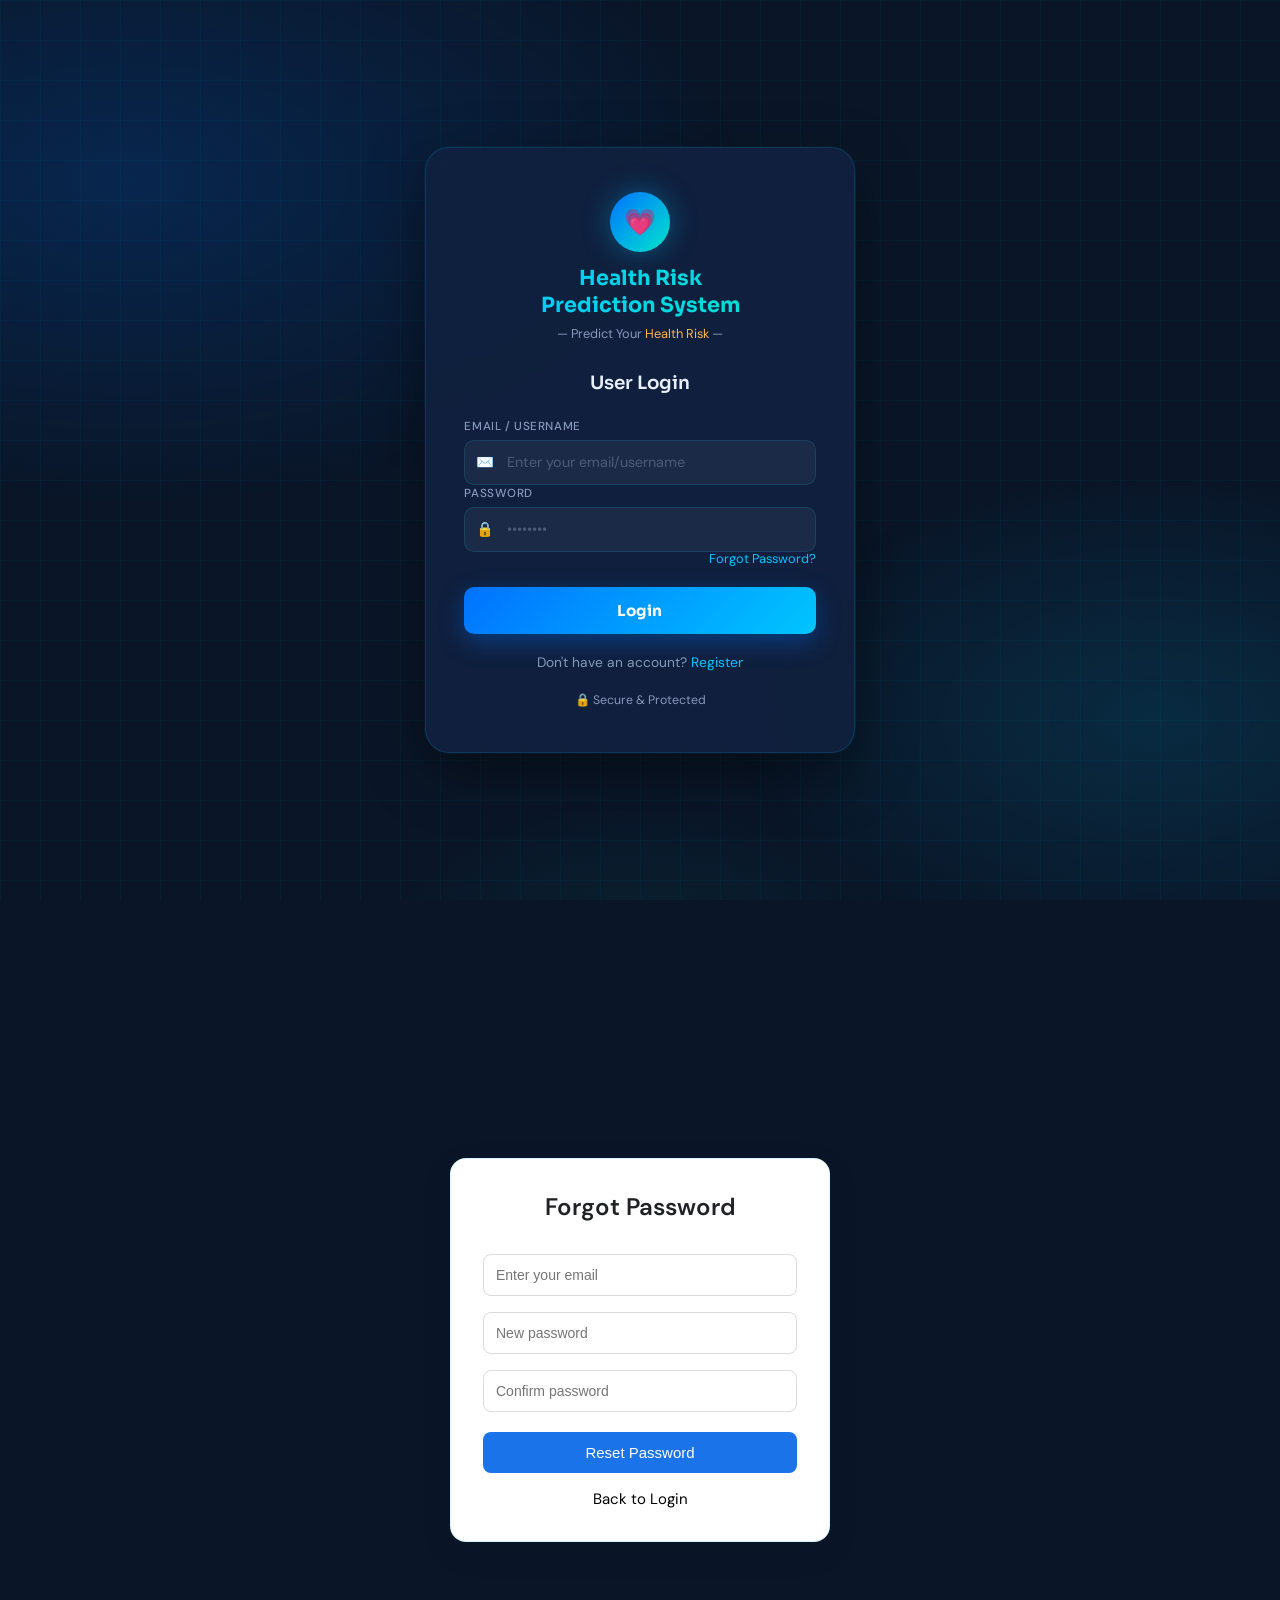
==== Frontend/index.html @ 1e9dad17 "final project" ====
<!DOCTYPE html>
<html lang="en">
<head>
  <meta charset="UTF-8">
  <meta name="viewport" content="width=device-width, initial-scale=1.0">
  <title>Health Risk Prediction System</title>
  <link href="https://fonts.googleapis.com/css2?family=Sora:wght@300;400;500;600;700;800&family=DM+Sans:ital,wght@0,300;0,400;0,500;1,400&display=swap" rel="stylesheet">
  <link rel="stylesheet" href="styles.css">
</head>
<body>
<div class="bg-mesh" aria-hidden="true"></div>
<div class="bg-grid" aria-hidden="true"></div>

<!-- ═══════════════════════════
     LOGIN PAGE
═══════════════════════════ -->
<div id="login-page" class="page active">
  <div class="auth-card">
    <div class="brand">
      <div class="brand-icon">💗</div>
      <h1>Health Risk<br>Prediction System</h1>
      <p>— Predict Your <span>Health Risk</span> —</p>
    </div>
    <p class="auth-title">User Login</p>
    <div class="field">
      <label for="login-email">Email / Username</label>
      <div class="input-wrap">
        <span class="icon">✉️</span>
        <input type="email" id="login-email" placeholder="Enter your email/username" autocomplete="email">
      </div>
    </div>
    <div class="field">
      <label for="login-pass">Password</label>
      <div class="input-wrap">
        <span class="icon">🔒</span>
        <input type="password" id="login-pass" placeholder="••••••••" autocomplete="current-password">
      </div>
    </div>
    <div class="forgot">
        <a href="#" onclick="showPage('forgot-page')">Forgot Password?</a>
    </div>
    <button type="button" class="btn-primary" onclick="doLogin()">Login</button>
    <div id="login-error" class="auth-error" style="display:none"></div>
    <div class="auth-footer">Don't have an account? <a href="#" onclick="showPage('register-page')">Register</a></div>
    <div class="secure-badge">🔒 Secure &amp; Protected</div>
  </div>
</div>

<!-- ═══════════════════════════
     REGISTER PAGE
═══════════════════════════ -->
<div id="register-page" class="page">
  <div class="auth-card wide-card">
    <div class="brand">
      <div class="brand-icon">💗</div>
      <h1>Create Account</h1>
      <p>— Join the Health Prediction Platform —</p>
    </div>
    <p class="auth-title">New Registration</p>

    <div class="reg-grid">
      <div class="field">
        <label for="reg-fname">First Name</label>
        <div class="input-wrap"><span class="icon">👤</span>
          <input type="text" id="reg-fname" placeholder="Enter your first name" autocomplete="given-name">
        </div>
      </div>
      <div class="field">
        <label for="reg-lname">Last Name</label>
        <div class="input-wrap"><span class="icon">👤</span>
          <input type="text" id="reg-lname" placeholder="Enter your last name" autocomplete="family-name">
        </div>
      </div>
      <div class="field span2">
        <label for="reg-email">Email Address</label>
        <div class="input-wrap"><span class="icon">✉️</span>
          <input type="email" id="reg-email" placeholder="Example123@gmail.com" autocomplete="email">
        </div>
      </div>
      <div class="field">
        <label for="reg-phone">Phone Number</label>
        <div class="input-wrap"><span class="icon">📱</span>
          <input type="tel" id="reg-phone" placeholder="+91 9876543210" autocomplete="tel">
        </div>
      </div>
      <div class="field">
        <label for="reg-dob">Date of Birth</label>
        <div class="input-wrap"><span class="icon">📅</span>
          <input type="date" id="reg-dob" autocomplete="bday">
        </div>
      </div>
      <div class="field">
        <label for="reg-gender">Gender</label>
        <div class="input-wrap"><span class="icon">⚧</span>
          <select id="reg-gender">
            <option value="">Select Gender</option>
            <option>Male</option><option>Female</option>
            <option>Other</option><option>Prefer not to say</option>
          </select>
        </div>
      </div>
      <div class="field">
        <label for="reg-blood">Blood Group</label>
        <div class="input-wrap"><span class="icon">🩸</span>
          <select id="reg-blood">
            <option value="">Select</option>
            <option>A+</option><option>A-</option><option>B+</option><option>B-</option>
            <option>AB+</option><option>AB-</option><option>O+</option><option>O-</option>
          </select>
        </div>
      </div>
      <div class="field span2">
        <label for="reg-pass">Password</label>
        <div class="input-wrap"><span class="icon">🔒</span>
          <input type="password" id="reg-pass" placeholder="Min. 8 characters" autocomplete="new-password">
        </div>
      </div>
      <div class="field span2">
        <label for="reg-cpass">Confirm Password</label>
        <div class="input-wrap"><span class="icon">🔒</span>
          <input type="password" id="reg-cpass" placeholder="Re-enter password" autocomplete="new-password">
        </div>
      </div>
    </div>

    <label class="checkbox-row">
      <input type="checkbox" id="reg-terms">
      <span>I agree to the <a href="#">Terms &amp; Conditions</a> and <a href="#">Privacy Policy</a></span>
    </label>

    <button class="btn-primary" onclick="doRegister()" style="margin-top:1.2rem">Create Account</button>
    <div id="reg-error" class="auth-error" style="display:none"></div>
    <div class="auth-footer">Already have an account? <a href="#" onclick="showPage('login-page')">Login</a></div>
  </div>
</div>

<!-- ═══════════════════════════
     DASHBOARD PAGE
═══════════════════════════ -->
<div id="dashboard-page" class="page">

  <!-- Mobile topbar -->
  <div class="mobile-topbar">
    <button class="hamburger" id="hamburger" aria-label="Toggle menu" onclick="toggleSidebar()">
      <span></span><span></span><span></span>
    </button>
    <span class="mobile-brand">💗 Health Dashboard</span>
    <button class="btn-icon" onclick="goToLogin()">⏻</button>
  </div>

  <div class="sidebar-overlay" id="sidebar-overlay" onclick="closeSidebar()"></div>

  <!-- Sidebar -->
  <nav class="sidebar" id="sidebar">
    <div class="sidebar-logo">💗</div>
    <div class="nav-item active" onclick="switchSection('section-home',this)" tabindex="0">
      <span class="nav-icon">🏠</span><span class="nav-label">Dashboard</span>
    </div>
    <div class="nav-item" onclick="switchSection('section-input',this)" tabindex="0">
      <span class="nav-icon">📋</span><span class="nav-label">Input Data</span>
    </div>
    <div class="nav-item" onclick="switchSection('section-history',this)" tabindex="0">
      <span class="nav-icon">🕓</span><span class="nav-label">History</span>
    </div>
    <div class="nav-item" onclick="switchSection('section-reports',this)" tabindex="0">
      <span class="nav-icon">📊</span><span class="nav-label">Reports</span>
    </div>
    <div class="nav-item" onclick="switchSection('section-profile',this)" tabindex="0">
      <span class="nav-icon">👤</span><span class="nav-label">Profile</span>
    </div>
    <div class="sidebar-bottom">
      <div class="sidebar-user">
        <div class="su-avatar" id="sb-avatar">US</div>
        <div class="su-info">
          <span class="su-name" id="sb-username">User Name</span>
          <span class="su-role">Patient</span>
        </div>
      </div>
      <button class="btn-logout-sidebar" onclick="goToLogin()">⏻ Logout</button>
    </div>
  </nav>

  <!-- Main -->
  <div class="main">
    <div class="topbar">
      <h2 id="topbar-title">Health Dashboard</h2>
      <div class="topbar-right">
        <span class="user-pill">👤 <span id="topbar-username"></span></span>
        <button class="btn-logout" onclick="goToLogin()">Logout</button>
      </div>
    </div>

    <!-- HOME -->
    <div id="section-home" class="section active">
      <div class="section-body">
        <p class="welcome">Welcome, <span id="welcome-name">Patient</span> 👋</p>
        <div class="stat-grid">
          <div class="stat-card">
            <div class="stat-icon">🫀</div>
            <div class="stat-info"><span class="stat-val" id="stat-heart">--</span><span class="stat-lbl">Last Heart Risk</span></div>
          </div>
          <div class="stat-card">
            <div class="stat-icon">🩸</div>
            <div class="stat-info"><span class="stat-val" id="stat-diab">--</span><span class="stat-lbl">Last Diabetes Risk</span></div>
          </div>
          <div class="stat-card">
            <div class="stat-icon">📋</div>
            <div class="stat-info"><span class="stat-val" id="stat-tests">0</span><span class="stat-lbl">Tests Completed</span></div>
          </div>
          <div class="stat-card">
            <div class="stat-icon">📅</div>
            <div class="stat-info"><span class="stat-val" id="stat-date">—</span><span class="stat-lbl">Last Assessment</span></div>
          </div>
        </div>
        <h3 class="section-heading">Quick Actions</h3>
        <div class="qa-grid">
          <button class="qa-btn" onclick="switchSection('section-input',document.querySelectorAll('.nav-item')[1])">⚡ New Prediction</button>
          <button class="qa-btn secondary" onclick="switchSection('section-history',document.querySelectorAll('.nav-item')[2])">🕓 View History</button>
          <button class="qa-btn secondary" onclick="switchSection('section-reports',document.querySelectorAll('.nav-item')[3])">📊 Reports</button>
        </div>
      </div>
    </div>

    <!-- INPUT DATA -->
    <div id="section-input" class="section">
      <div class="section-body">
        <p class="welcome">Enter Health Details</p>
        <p class="section-sub">Fill both tabs for a complete risk prediction</p>

        <div class="tab-bar">
          <button class="tab-btn active" id="tabBtn-diabetes" onclick="switchTab('tab-diabetes',this)">🩸 Diabetes</button>
          <button class="tab-btn" id="tabBtn-heart" onclick="switchTab('tab-heart',this)">🫀 Heart Disease</button>
        </div>

        <!-- Diabetes Tab -->
        <div id="tab-diabetes" class="tab-pane active">
          <div class="form-card animate-in">
            <h3>🩸 Diabetes Risk Features</h3>
            <div class="hf-grid">

              <div class="hf-row">
                <span class="hf-icon">🤰</span>
                <label class="hf-label" for="pregnancies">Pregnancies</label>
                <div class="hf-ctrl">
                  <input type="number" id="pregnancies" value="1" min="0" max="20" placeholder="0">
                  <span class="hf-unit">times</span>
                </div>
              </div>

              <div class="hf-row">
                <span class="hf-icon">🩸</span>
                <label class="hf-label" for="glucose">Plasma Glucose</label>
                <div class="hf-ctrl">
                  <input type="number" id="glucose" value="120" min="0" max="300" placeholder="120">
                  <span class="hf-unit">mg/dL</span>
                </div>
              </div>

              <div class="hf-row">
                <span class="hf-icon">🩺</span>
                <label class="hf-label" for="bp">Blood Pressure</label>
                <div class="hf-ctrl">
                  <input type="number" id="bp" value="70" min="0" max="200" placeholder="70">
                  <span class="hf-unit">mmHg</span>
                </div>
              </div>

              <div class="hf-row">
                <span class="hf-icon">📏</span>
                <label class="hf-label" for="skin">Skin Thickness</label>
                <div class="hf-ctrl">
                  <input type="number" id="skin" value="20" min="0" max="100" placeholder="20">
                  <span class="hf-unit">mm</span>
                </div>
              </div>

              <div class="hf-row">
                <span class="hf-icon">💉</span>
                <label class="hf-label" for="insulin">2-Hour Insulin</label>
                <div class="hf-ctrl">
                  <input type="number" id="insulin" value="80" min="0" max="900" placeholder="80">
                  <span class="hf-unit">µU/mL</span>
                </div>
              </div>

              <div class="hf-row">
                <span class="hf-icon">⚖️</span>
                <label class="hf-label" for="d-bmi">BMI</label>
                <div class="hf-ctrl">
                  <input type="number" id="d-bmi" value="28.4" step="0.1" min="0" max="70" placeholder="28.4">
                  <span class="hf-unit">kg/m²</span>
                </div>
              </div>

              <div class="hf-row">
                <span class="hf-icon">🧬</span>
                <label class="hf-label" for="dpf">Diabetes Pedigree Function</label>
                <div class="hf-ctrl">
                  <input type="number" id="dpf" value="0.47" step="0.01" min="0" max="3" placeholder="0.47">
                </div>
              </div>

              <div class="hf-row">
                <span class="hf-icon">🧑</span>
                <label class="hf-label" for="d-age">Age</label>
                <div class="hf-ctrl">
                  <input type="number" id="d-age" value="33" min="1" max="120" placeholder="33">
                  <span class="hf-unit">yrs</span>
                </div>
              </div>

            </div>
            <button class="btn-tab-next" onclick="switchTab('tab-heart', document.getElementById('tabBtn-heart'))">
              Next: Heart Features →
            </button>
          </div>
        </div>

        <!-- Heart Tab -->
        <div id="tab-heart" class="tab-pane">
          <div class="form-card animate-in">
            <h3>🫀 Heart Disease Risk Features</h3>
            <div class="hf-grid">

              <div class="hf-row">
                <span class="hf-icon">🧑</span>
                <label class="hf-label" for="h-age">Age</label>
                <div class="hf-ctrl">
                  <input type="number" id="h-age" value="54" min="1" max="120" placeholder="54">
                  <span class="hf-unit">yrs</span>
                </div>
              </div>

              <div class="hf-row">
                <span class="hf-icon">⚧</span>
                <label class="hf-label" for="sex">Sex</label>
                <div class="hf-ctrl">
                  <select id="sex">
                    <option value="1">Male</option>
                    <option value="0">Female</option>
                  </select>
                </div>
              </div>

              <div class="hf-row">
                <span class="hf-icon">💔</span>
                <label class="hf-label" for="cp">Chest Pain Type</label>
                <div class="hf-ctrl">
                  <select id="cp">
                    <option value="0">Typical Angina</option>
                    <option value="1">Atypical Angina</option>
                    <option value="2">Non-Anginal Pain</option>
                    <option value="3" selected>Asymptomatic</option>
                  </select>
                </div>
              </div>

              <div class="hf-row">
                <span class="hf-icon">🩺</span>
                <label class="hf-label" for="rbp">Resting Blood Pressure</label>
                <div class="hf-ctrl">
                  <input type="number" id="rbp" value="130" min="60" max="250" placeholder="130">
                  <span class="hf-unit">mmHg</span>
                </div>
              </div>

              <div class="hf-row">
                <span class="hf-icon">🫀</span>
                <label class="hf-label" for="chol">Serum Cholesterol</label>
                <div class="hf-ctrl">
                  <input type="number" id="chol" value="250" min="100" max="600" placeholder="250">
                  <span class="hf-unit">mg/dL</span>
                </div>
              </div>

              <div class="hf-row">
                <span class="hf-icon">🍬</span>
                <label class="hf-label" for="fbs">Fasting Blood Sugar &gt;120 mg/dL</label>
                <div class="hf-ctrl">
                  <select id="fbs">
                    <option value="0">No</option>
                    <option value="1">Yes</option>
                  </select>
                </div>
              </div>

              <div class="hf-row">
                <span class="hf-icon">📈</span>
                <label class="hf-label" for="ecg">Resting ECG Results</label>
                <div class="hf-ctrl">
                  <select id="ecg">
                    <option value="0">Normal</option>
                    <option value="1">ST-T Wave Abnormality</option>
                    <option value="2">LV Hypertrophy</option>
                  </select>
                </div>
              </div>

              <div class="hf-row">
                <span class="hf-icon">💓</span>
                <label class="hf-label" for="max-hr">Max Heart Rate Achieved</label>
                <div class="hf-ctrl">
                  <input type="number" id="max-hr" value="150" min="60" max="250" placeholder="150">
                  <span class="hf-unit">bpm</span>
                </div>
              </div>

              <div class="hf-row">
                <span class="hf-icon">🏃</span>
                <label class="hf-label" for="angina">Exercise-Induced Angina</label>
                <div class="hf-ctrl">
                  <select id="angina">
                    <option value="0">No</option>
                    <option value="1">Yes</option>
                  </select>
                </div>
              </div>

              <div class="hf-row">
                <span class="hf-icon">📉</span>
                <label class="hf-label" for="oldpeak">ST Depression (Oldpeak)</label>
                <div class="hf-ctrl">
                  <input type="number" id="oldpeak" value="1.0" step="0.1" min="0" max="10" placeholder="1.0">
                </div>
              </div>

              <div class="hf-row">
                <span class="hf-icon">📊</span>
                <label class="hf-label" for="slope">Slope of Peak ST Segment</label>
                <div class="hf-ctrl">
                  <select id="slope">
                    <option value="0">Upsloping</option>
                    <option value="1">Flat</option>
                    <option value="2">Downsloping</option>
                  </select>
                </div>
              </div>

              <div class="hf-row">
                <span class="hf-icon">🩻</span>
                <label class="hf-label" for="vessels">Major Vessels (Fluoroscopy)</label>
                <div class="hf-ctrl">
                  <select id="vessels">
                    <option value="0">Zero</option>
                    <option value="1">One</option>
                    <option value="2">Two</option>
                    <option value="3">Three</option>
                  </select>
                </div>
              </div>

              <div class="hf-row">
                <span class="hf-icon">🧪</span>
                <label class="hf-label" for="thal">Thalassemia</label>
                <div class="hf-ctrl">
                  <select id="thal">
                    <option value="1">Normal</option>
                    <option value="2">Fixed Defect</option>
                    <option value="3" selected>Reversible Defect</option>
                  </select>
                </div>
              </div>

            </div>
            <button class="btn-predict" onclick="predictRisk()">
              <span>⚡</span> Predict Risk <span>→</span>
            </button>
          </div>
        </div>

      </div>
    </div>

    <!-- HISTORY -->
    <div id="section-history" class="section">
      <div class="section-body">
        <p class="welcome">Prediction History</p>
        <p class="section-sub">Your past assessments</p>
        <div class="empty-state" id="history-empty">
          <span class="empty-icon">🕓</span>
          <p>No predictions yet.<br>Complete your first assessment!</p>
          <button class="btn-primary sm" style="margin-top:1rem" onclick="switchSection('section-input',document.querySelectorAll('.nav-item')[1])">Start Now →</button>
        </div>
        <div id="history-list" class="history-list"></div>
      </div>
    </div>

    <!-- REPORTS -->
    <div id="section-reports" class="section">
      <div class="section-body">
        <p class="welcome">Reports</p>
        <p class="section-sub">Summary charts and trends</p>
        <div class="empty-state">
          <span class="empty-icon">📊</span>
          <div id="report-data"></div>
        </div>
      </div>
    </div>

    <!-- PROFILE -->
    <div id="section-profile" class="section">
      <div class="section-body">
        <p class="welcome">My Profile</p>
        <p class="section-sub">Your account details</p>
        <div class="profile-card">
          <div class="profile-avatar" id="prof-avatar">JD</div>
          <div class="profile-info">
            <div class="pi-row"><span class="pi-lbl">Full Name</span><span class="pi-val" id="prof-name">—</span></div>
            <div class="pi-row"><span class="pi-lbl">Email</span><span class="pi-val" id="prof-email">—</span></div>
            <div class="pi-row"><span class="pi-lbl">Phone</span><span class="pi-val" id="prof-phone">—</span></div>
            <div class="pi-row"><span class="pi-lbl">Gender</span><span class="pi-val" id="prof-gender">—</span></div>
            <div class="pi-row"><span class="pi-lbl">Date of Birth</span><span class="pi-val" id="prof-dob">—</span></div>
            <div class="pi-row"><span class="pi-lbl">Blood Group</span><span class="pi-val" id="prof-blood">—</span></div>
            <div class="pi-row"><span class="pi-lbl">Total Tests</span><span class="pi-val" id="prof-tests">0</span></div>
          </div>
        </div>
      </div>
    </div>

  </div><!-- /main -->
</div><!-- /dashboard-page -->

<!-- FORGOT PASSWORD PAGE -->
<div id="forgot-page" class="page">
  <div class="form-card">
    <h2>Forgot Password</h2>

    <input type="email" id="fp-email" placeholder="Enter your email" /><br>
    <input type="password" id="fp-newpass" placeholder="New password" /><br>
    <input type="password" id="fp-confirmpass" placeholder="Confirm password" /><br>

    <button onclick="resetPassword()">Reset Password</button><br>

    <p onclick="goToLogin()" style="cursor:pointer;">
    Back to Login
</p>
  </div>
</div>

<!-- ═══════════════════════════
     RESULTS PAGE
═══════════════════════════ -->
<div id="results-page" class="page">
  <div class="results-header">
    <button class="btn-back" onclick="goToDashboard()">←</button>
    <h2>Prediction <span>Result</span></h2>
    <button class="btn-icon" onclick="goToLogin()">⏻</button>
  </div>

  <div class="results-body">
    <div class="result-card card-score">
      <h4>Overall Risk Score</h4>
      <div class="gauge-wrap">
        <svg class="gauge-svg" viewBox="0 0 200 120" fill="none" xmlns="http://www.w3.org/2000/svg" aria-hidden="true">
          <defs>
            <linearGradient id="gGrad" x1="0" y1="0" x2="1" y2="0">
              <stop offset="0%" stop-color="#00d68f"/>
              <stop offset="50%" stop-color="#ffb547"/>
              <stop offset="100%" stop-color="#ff4d6d"/>
            </linearGradient>
          </defs>
          <path d="M24 100 A76 76 0 0 1 176 100" stroke="rgba(255,255,255,0.07)" stroke-width="14" stroke-linecap="round" fill="none"/>
          <path id="gauge-fill" d="M24 100 A76 76 0 0 1 176 100" stroke="url(#gGrad)" stroke-width="14" stroke-linecap="round" fill="none"
            stroke-dasharray="238" stroke-dashoffset="238"
            style="transition:stroke-dashoffset 1.3s cubic-bezier(.22,1,.36,1)"/>
        </svg>
        <div class="gauge-score" id="score-pct">--%</div>
        <div class="gauge-label" id="score-label">Calculating…</div>
      </div>
    </div>

    <div class="result-card card-breakdown">
      <h4>Disease Breakdown</h4>
      <div class="risk-pills">
        <div class="risk-pill" id="heart-pill">
          <div class="rp-icon">❤️</div>
          <div class="rp-name">Heart Disease</div>
          <div class="rp-pct" id="heart-pct">--%</div>
          <span class="rp-tag" id="heart-tag">--</span>
        </div>
        <div class="risk-pill" id="diabetes-pill">
          <div class="rp-icon">🩸</div>
          <div class="rp-name">Diabetes</div>
          <div class="rp-pct" id="diabetes-pct">--%</div>
          <span class="rp-tag" id="diabetes-tag">--</span>
        </div>
      </div>
    </div>

    <div class="result-card card-features">
      <h4>Feature Importance</h4>
      <div id="feat-bars"></div>
    </div>

    <div class="result-card card-recs">
      <h4>Recommendations</h4>
      <ul class="rec-list" id="rec-list"></ul>
      <div class="result-actions">
        <button class="btn-outline blue" onclick="goToDashboard()">📊 View Reports</button>
        <button class="btn-outline red" onclick="window.print()">📄 Download PDF</button>
      </div>
    </div>
  </div>
</div>

<script src="app.js"></script>
</body>
</html>
---- Frontend/styles.css ----
/* ════════════════════════════════════════════════════
   HEALTH RISK PREDICTION SYSTEM — styles.css
   Responsive: Mobile → Tablet → Laptop → Desktop
════════════════════════════════════════════════════ */

/* ── Variables ── */
:root {
  --navy:        #0a1628;
  --navy-mid:    #112240;
  --navy-light:  #1a3a6b;
  --accent:      #00c6ff;
  --accent2:     #0072ff;
  --teal:        #00e5cc;
  --danger:      #ff4d6d;
  --warning:     #ffb547;
  --success:     #00d68f;
  --text:        #e8f0fe;
  --muted:       #8899bb;
  --card-bg:     rgba(17,34,64,0.88);
  --border:      rgba(0,198,255,0.15);
  --shadow:      0 20px 60px rgba(0,0,0,0.45);
  --radius:      18px;
  --radius-sm:   10px;
  --sidebar-full: 230px;
  --sidebar-icon: 72px;
  --topbar-h:    64px;
  --mob-bar-h:   56px;
}

/* ── Reset ── */
*, *::before, *::after { margin:0; padding:0; box-sizing:border-box; }
html { font-size:16px; scroll-behavior:smooth; }
body {
  font-family:'DM Sans', sans-serif;
  background:var(--navy); color:var(--text);
  min-height:100vh; overflow-x:hidden;
  -webkit-font-smoothing:antialiased;
}
a { color:var(--accent); text-decoration:none; }
a:hover { text-decoration:underline; }
select option { background:var(--navy-mid); color:var(--text); }

/* ── Background ── */
.bg-mesh {
  position:fixed; inset:0; z-index:0; pointer-events:none;
  background:
    radial-gradient(ellipse 80% 60% at 10% 20%,  rgba(0,114,255,0.18) 0%,transparent 60%),
    radial-gradient(ellipse 60% 50% at 90% 80%,  rgba(0,198,255,0.12) 0%,transparent 55%),
    radial-gradient(ellipse 40% 40% at 50% 110%, rgba(0,229,204,0.07) 0%,transparent 55%);
}
.bg-grid {
  position:fixed; inset:0; z-index:0; pointer-events:none;
  background-image:
    linear-gradient(rgba(0,198,255,0.04) 1px,transparent 1px),
    linear-gradient(90deg,rgba(0,198,255,0.04) 1px,transparent 1px);
  background-size:40px 40px;
}

/* ── Pages ── */
.page { display:none; position:relative; z-index:1; min-height:100vh; }
.page.active { display:flex; }

/* ════════════════════════════════════
   AUTH CARDS (Login + Register)
════════════════════════════════════ */
#login-page, #register-page {
  align-items:center; justify-content:center;
  padding:1.5rem; flex-direction:column;
}

.auth-card {
  background:var(--card-bg);
  border:1px solid var(--border); border-radius:24px;
  padding:2.5rem 2rem;
  width:100%; max-width:430px;
  backdrop-filter:blur(24px); -webkit-backdrop-filter:blur(24px);
  box-shadow:var(--shadow), 0 0 0 1px rgba(0,198,255,0.06);
  animation:fadeUp 0.55s ease both;
}
.wide-card { max-width:660px; }

.brand { text-align:center; margin-bottom:1.8rem; }
.brand-icon {
  width:60px; height:60px; border-radius:50%;
  background:linear-gradient(135deg,var(--accent2),var(--teal));
  display:flex; align-items:center; justify-content:center;
  margin:0 auto 0.8rem; font-size:1.6rem;
  box-shadow:0 0 28px rgba(0,198,255,0.35);
}
.brand h1 {
  font-family:'Sora',sans-serif; font-size:1.3rem; font-weight:700; line-height:1.3;
  background:linear-gradient(90deg,var(--accent),var(--teal));
  -webkit-background-clip:text; -webkit-text-fill-color:transparent;
  background-clip:text;
}
.brand p { color:var(--muted); font-size:0.8rem; margin-top:0.35rem; }
.brand p span { color:var(--warning); }

.auth-title {
  font-family:'Sora',sans-serif; font-size:1.15rem; font-weight:600;
  text-align:center; margin-bottom:1.5rem;
}

/* Registration 2-col grid */
.reg-grid {
  display:grid; grid-template-columns:1fr 1fr;
  gap:0.8rem 1rem;
}
.reg-grid .span2 { grid-column:1 / -1; }

/* Fields */
.field { display:flex; flex-direction:column; }
.field label {
  font-size:0.73rem; font-weight:500; color:var(--muted);
  margin-bottom:0.38rem; letter-spacing:0.05em; text-transform:uppercase;
}
.input-wrap { position:relative; }
.input-wrap .icon {
  position:absolute; left:12px; top:50%; transform:translateY(-50%);
  font-size:0.9rem; pointer-events:none; color:var(--muted);
}
.input-wrap input,
.input-wrap select {
  width:100%; padding:0.78rem 1rem 0.78rem 2.6rem;
  background:rgba(255,255,255,0.05);
  border:1px solid var(--border); border-radius:var(--radius-sm);
  color:var(--text); font-size:0.9rem; font-family:inherit;
  outline:none; transition:border 0.2s, box-shadow 0.2s;
  -webkit-appearance:none; appearance:none;
}
.input-wrap input:focus,
.input-wrap select:focus {
  border-color:var(--accent); box-shadow:0 0 0 3px rgba(0,198,255,0.1);
}
.input-wrap input::placeholder { color:rgba(136,153,187,0.45); }

.forgot { text-align:right; margin:-0.3rem 0 1.2rem; }
.forgot a { font-size:0.8rem; }

.btn-primary {
  width:100%; padding:0.86rem;
  background:linear-gradient(135deg,var(--accent2),var(--accent));
  border:none; border-radius:var(--radius-sm);
  color:#fff; font-family:'Sora',sans-serif;
  font-size:0.95rem; font-weight:700; letter-spacing:0.03em;
  cursor:pointer; box-shadow:0 8px 24px rgba(0,114,255,0.35);
  transition:opacity 0.2s, transform 0.15s;
}
.btn-primary:hover { opacity:0.88; transform:translateY(-1px); }
.btn-primary:active { transform:translateY(0); }
.btn-primary.sm { padding:0.6rem 1.4rem; width:auto; }

.auth-footer { text-align:center; margin-top:1.2rem; color:var(--muted); font-size:0.86rem; }
.secure-badge {
  display:flex; align-items:center; justify-content:center;
  gap:0.4rem; margin-top:1.3rem; color:var(--muted); font-size:0.77rem;
}

.checkbox-row {
  display:flex; align-items:flex-start; gap:0.6rem;
  margin-top:1rem; font-size:0.83rem; color:var(--muted);
  cursor:pointer; line-height:1.4;
}
.checkbox-row input { margin-top:3px; accent-color:var(--accent); flex-shrink:0; }

.auth-error {
  margin-top:0.8rem; padding:0.6rem 0.9rem;
  background:rgba(255,77,109,0.12); border:1px solid rgba(255,77,109,0.3);
  border-radius:8px; color:var(--danger); font-size:0.83rem; text-align:center;
}

/* ════════════════════════════════════
   DASHBOARD LAYOUT  (mobile-first)
════════════════════════════════════ */
#dashboard-page { flex-direction:column; }

/* Mobile top bar */
.mobile-topbar {
  display:flex; align-items:center; justify-content:space-between;
  padding:0 1rem; height:var(--mob-bar-h);
  background:var(--card-bg); border-bottom:1px solid var(--border);
  backdrop-filter:blur(20px); -webkit-backdrop-filter:blur(20px);
  position:sticky; top:0; z-index:20; flex-shrink:0;
}
.mobile-brand {
  font-family:'Sora',sans-serif; font-size:0.92rem; font-weight:700;
  background:linear-gradient(90deg,var(--accent),var(--teal));
  -webkit-background-clip:text; -webkit-text-fill-color:transparent; background-clip:text;
}
.hamburger {
  background:none; border:none; cursor:pointer;
  display:flex; flex-direction:column; gap:5px; padding:4px;
}
.hamburger span {
  display:block; width:22px; height:2px;
  background:var(--accent); border-radius:2px;
  transition:transform 0.28s, opacity 0.28s;
}
.hamburger.open span:nth-child(1) { transform:translateY(7px) rotate(45deg); }
.hamburger.open span:nth-child(2) { opacity:0; }
.hamburger.open span:nth-child(3) { transform:translateY(-7px) rotate(-45deg); }

.btn-icon {
  background:none; border:1px solid var(--border);
  color:var(--muted); font-size:1rem;
  border-radius:8px; padding:0.28rem 0.55rem;
  cursor:pointer; transition:all 0.2s;
}
.btn-icon:hover { border-color:var(--danger); color:var(--danger); }

/* Overlay */
.sidebar-overlay {
  display:none; position:fixed; inset:0; z-index:29;
  background:rgba(0,0,0,0.55); backdrop-filter:blur(2px);
}
.sidebar-overlay.visible { display:block; }

/* Sidebar */
.sidebar {
  position:fixed; top:0; left:0; height:100vh; z-index:30;
  width:var(--sidebar-full);
  background:var(--card-bg); border-right:1px solid var(--border);
  backdrop-filter:blur(24px); -webkit-backdrop-filter:blur(24px);
  display:flex; flex-direction:column; align-items:flex-start;
  padding:1.4rem 0.8rem; gap:0.25rem;
  transform:translateX(-100%);
  transition:transform 0.3s cubic-bezier(.22,1,.36,1);
  overflow-y:auto;
}
.sidebar.open { transform:translateX(0); }

.sidebar-logo {
  width:42px; height:42px; border-radius:12px;
  background:linear-gradient(135deg,var(--accent2),var(--teal));
  display:flex; align-items:center; justify-content:center;
  font-size:1.2rem; margin:0.2rem auto 1rem;
  box-shadow:0 0 18px rgba(0,198,255,0.3); flex-shrink:0;
}

.nav-item {
  width:100%; border-radius:12px;
  display:flex; align-items:center; gap:0.75rem;
  padding:0.68rem 0.9rem;
  cursor:pointer; color:var(--muted);
  transition:background 0.2s, color 0.2s; user-select:none;
}
.nav-item:hover, .nav-item.active {
  background:rgba(0,198,255,0.1); color:var(--accent);
}
.nav-icon { font-size:1.1rem; flex-shrink:0; }
.nav-label { font-size:0.87rem; font-weight:500; white-space:nowrap; }

.sidebar-bottom {
  margin-top:auto; width:100%;
  display:flex; flex-direction:column; gap:0.5rem;
  padding-top:0.8rem; border-top:1px solid var(--border);
}
.sidebar-user {
  display:flex; align-items:center; gap:0.7rem; padding:0.4rem 0.3rem;
}
.su-avatar {
  width:36px; height:36px; border-radius:50%;
  background:linear-gradient(135deg,var(--accent2),var(--teal));
  display:flex; align-items:center; justify-content:center;
  font-family:'Sora',sans-serif; font-size:0.78rem; font-weight:700; flex-shrink:0;
}
.su-info { display:flex; flex-direction:column; overflow:hidden; }
.su-name { font-size:0.85rem; font-weight:600; white-space:nowrap; overflow:hidden; text-overflow:ellipsis; }
.su-role { font-size:0.72rem; color:var(--muted); }
.btn-logout-sidebar {
  width:100%; padding:0.6rem 0.9rem;
  border:1px solid var(--border); border-radius:12px;
  background:transparent; color:var(--muted);
  font-family:inherit; font-size:0.84rem;
  cursor:pointer; text-align:left; transition:all 0.2s;
  display:flex; align-items:center; gap:0.5rem;
}
.btn-logout-sidebar:hover { border-color:var(--danger); color:var(--danger); }

/* Main area */
.main { flex:1; display:flex; flex-direction:column; overflow-y:auto; min-width:0; }

/* Desktop topbar */
.topbar {
  display:none; height:var(--topbar-h);
  padding:0 2rem; align-items:center; justify-content:space-between;
  border-bottom:1px solid var(--border);
  background:var(--card-bg); backdrop-filter:blur(20px);
  position:sticky; top:0; z-index:5; flex-shrink:0;
}
.topbar h2 {
  font-family:'Sora',sans-serif; font-size:1rem; font-weight:700;
  background:linear-gradient(90deg,var(--accent),var(--teal));
  -webkit-background-clip:text; -webkit-text-fill-color:transparent; background-clip:text;
}
.topbar-right { display:flex; align-items:center; gap:0.8rem; }
.user-pill {
  background:rgba(0,198,255,0.1); border:1px solid var(--border);
  border-radius:99px; padding:0.28rem 0.85rem;
  font-size:0.8rem; color:var(--accent);
}
.btn-logout {
  padding:0.4rem 1rem; border:1px solid var(--border);
  border-radius:8px; background:transparent; color:var(--muted);
  font-family:inherit; font-size:0.82rem; cursor:pointer; transition:all 0.2s;
}
.btn-logout:hover { border-color:var(--danger); color:var(--danger); }

/* Sections */
.section { display:none; flex:1; }
.section.active { display:flex; flex-direction:column; }
.section-body { padding:1.2rem; flex:1; max-width:900px; width:100%; }

.welcome {
  font-family:'Sora',sans-serif; font-size:1.25rem; font-weight:700;
  margin-bottom:0.4rem;
}
.welcome span { color:var(--accent); }
.section-sub { color:var(--muted); font-size:0.87rem; margin-bottom:1.4rem; }
.section-heading {
  font-family:'Sora',sans-serif; font-size:0.95rem; font-weight:700;
  margin:1.6rem 0 0.9rem; color:var(--text);
}

/* ── Stat cards ── */
.stat-grid {
  display:grid; grid-template-columns:1fr 1fr;
  gap:0.9rem; margin-bottom:1.4rem;
}
.stat-card {
  background:var(--card-bg); border:1px solid var(--border);
  border-radius:var(--radius); padding:1.1rem 1rem;
  backdrop-filter:blur(16px); display:flex; align-items:center; gap:0.9rem;
  box-shadow:0 8px 24px rgba(0,0,0,0.25);
}
.stat-icon { font-size:1.6rem; flex-shrink:0; }
.stat-info { display:flex; flex-direction:column; min-width:0; }
.stat-val {
  font-family:'Sora',sans-serif; font-size:1.3rem; font-weight:800;
  color:var(--accent); white-space:nowrap; overflow:hidden; text-overflow:ellipsis;
}
.stat-lbl { font-size:0.73rem; color:var(--muted); margin-top:2px; }

/* ── Quick actions ── */
.qa-grid { display:flex; flex-wrap:wrap; gap:0.8rem; }
.qa-btn {
  padding:0.7rem 1.3rem; border-radius:var(--radius-sm);
  font-family:'Sora',sans-serif; font-size:0.88rem; font-weight:600;
  cursor:pointer; display:flex; align-items:center; gap:0.45rem;
  transition:opacity 0.2s, transform 0.15s;
  background:linear-gradient(135deg,var(--accent2),var(--accent));
  border:none; color:#fff;
  box-shadow:0 6px 18px rgba(0,114,255,0.3);
}
.qa-btn.secondary {
  background:rgba(0,198,255,0.1); border:1px solid var(--border);
  color:var(--accent); box-shadow:none;
}
.qa-btn:hover { opacity:0.88; transform:translateY(-1px); }

/* ── Tabs ── */
.tab-bar {
  display:flex; gap:0.6rem; margin-bottom:1.2rem;
  flex-wrap:wrap;
}
.tab-btn {
  padding:0.55rem 1.2rem; border-radius:99px;
  border:1px solid var(--border); background:transparent;
  color:var(--muted); font-family:inherit; font-size:0.85rem; font-weight:500;
  cursor:pointer; transition:all 0.2s;
}
.tab-btn.active, .tab-btn:hover {
  background:rgba(0,198,255,0.12); border-color:var(--accent); color:var(--accent);
}
.tab-pane { display:none; }
.tab-pane.active { display:block; }

/* ── Form card ── */
.form-card {
  background:var(--card-bg); border:1px solid var(--border);
  border-radius:var(--radius); padding:1.4rem;
  backdrop-filter:blur(20px); -webkit-backdrop-filter:blur(20px);
  box-shadow:var(--shadow); width:100%;
}
.form-card h3 {
  font-family:'Sora',sans-serif; font-size:1rem; font-weight:700;
  margin-bottom:1.2rem; text-align:center;
}

/* ── Health field rows ── */
.hf-grid { display:flex; flex-direction:column; gap:0; }
.hf-row {
  display:flex; align-items:center; flex-wrap:wrap;
  gap:0.5rem; padding:0.72rem 0;
  border-bottom:1px solid rgba(255,255,255,0.05);
}
.hf-row:last-child { border-bottom:none; }
.hf-icon { font-size:1rem; width:26px; text-align:center; flex-shrink:0; }
.hf-label {
  flex:1; min-width:140px; font-size:0.88rem; font-weight:500; line-height:1.3;
}
.hf-label small { color:var(--muted); font-size:0.75rem; display:block; }
.hf-ctrl { display:flex; align-items:center; gap:0.4rem; flex-shrink:0; }

.hf-ctrl input[type="number"],
.hf-ctrl input[type="text"] {
  background:rgba(255,255,255,0.06); border:1px solid var(--border);
  border-radius:8px; color:var(--text); font-family:inherit;
  font-size:0.9rem; font-weight:500;
  padding:0.38rem 0.65rem; outline:none;
  width:100px; text-align:right;
  transition:border 0.2s, box-shadow 0.2s;
  -webkit-appearance:none;
  appearance:none;
}
.hf-ctrl select {
  background:rgba(255,255,255,0.06); border:1px solid var(--border);
  border-radius:8px; color:var(--text); font-family:inherit;
  font-size:0.86rem; padding:0.38rem 0.65rem; outline:none;
  max-width:160px; cursor:pointer;
  transition:border 0.2s, box-shadow 0.2s;
  -webkit-appearance:none; appearance:none;
}
.hf-ctrl input:focus,
.hf-ctrl select:focus {
  border-color:var(--accent); box-shadow:0 0 0 3px rgba(0,198,255,0.1);
}
.hf-unit { color:var(--muted); font-size:0.76rem; min-width:36px; }

.btn-tab-next {
  width:100%; margin-top:1.4rem; padding:0.78rem;
  background:rgba(0,198,255,0.1); border:1px solid var(--accent);
  border-radius:var(--radius-sm); color:var(--accent);
  font-family:'Sora',sans-serif; font-size:0.92rem; font-weight:600;
  cursor:pointer; transition:background 0.2s, transform 0.15s;
}
.btn-tab-next:hover { background:rgba(0,198,255,0.18); transform:translateY(-1px); }

.btn-predict {
  width:100%; margin-top:1.4rem; padding:0.92rem;
  background:linear-gradient(135deg,var(--accent2),var(--accent));
  border:none; border-radius:var(--radius-sm);
  color:#fff; font-family:'Sora',sans-serif;
  font-size:0.97rem; font-weight:700; letter-spacing:0.03em;
  cursor:pointer; box-shadow:0 8px 28px rgba(0,114,255,0.4);
  display:flex; align-items:center; justify-content:center; gap:0.5rem;
  transition:opacity 0.2s, transform 0.15s;
}
.btn-predict:hover { opacity:0.9; transform:translateY(-1px); }
.btn-predict:active { transform:translateY(0); }

/* ── Empty state ── */
.empty-state {
  display:flex; flex-direction:column; align-items:center;
  padding:3rem 1rem; color:var(--muted); text-align:center; gap:0.8rem;
}
.empty-icon { font-size:3rem; }
.empty-state p { font-size:0.92rem; line-height:1.6; }

/* ── History list ── */
.history-list { display:flex; flex-direction:column; gap:0.8rem; }
.history-item {
  background:var(--card-bg); border:1px solid var(--border);
  border-radius:var(--radius-sm); padding:1rem 1.2rem;
  display:flex; align-items:center; justify-content:space-between;
  gap:1rem; flex-wrap:wrap;
  animation:fadeUp 0.4s ease both;
}
.hi-date { color:var(--muted); font-size:0.8rem; }
.hi-scores { display:flex; gap:1rem; flex-wrap:wrap; }
.hi-score { font-size:0.85rem; }
.hi-score span { font-weight:700; }

/* ── Profile card ── */
.profile-card {
  background:var(--card-bg); border:1px solid var(--border);
  border-radius:var(--radius); padding:2rem;
  backdrop-filter:blur(20px); max-width:520px;
  display:flex; flex-direction:column; align-items:center; gap:1.5rem;
}
.profile-avatar {
  width:72px; height:72px; border-radius:50%;
  background:linear-gradient(135deg,var(--accent2),var(--teal));
  display:flex; align-items:center; justify-content:center;
  font-family:'Sora',sans-serif; font-size:1.4rem; font-weight:800;
  box-shadow:0 0 24px rgba(0,198,255,0.3);
}
.profile-info { width:100%; display:flex; flex-direction:column; gap:0.1rem; }
.pi-row {
  display:flex; align-items:baseline; gap:0.8rem;
  padding:0.65rem 0; border-bottom:1px solid rgba(255,255,255,0.05);
}
.pi-row:last-child { border-bottom:none; }
.pi-lbl { font-size:0.78rem; color:var(--muted); min-width:110px; flex-shrink:0; }
.pi-val { font-size:0.9rem; font-weight:500; }

/* ════════════════════════════════════
   RESULTS PAGE
════════════════════════════════════ */
#results-page { flex-direction:column; }

.results-header {
  display:flex; align-items:center; gap:0.8rem;
  padding:0 1.2rem; height:var(--mob-bar-h);
  border-bottom:1px solid var(--border);
  background:var(--card-bg); backdrop-filter:blur(20px);
  position:sticky; top:0; z-index:5; flex-shrink:0;
}
.btn-back {
  background:none; border:none; color:var(--accent);
  font-size:1.3rem; cursor:pointer; padding:0.3rem 0.5rem;
  border-radius:8px; transition:background 0.2s;
}
.btn-back:hover { background:rgba(0,198,255,0.1); }
.results-header h2 {
  font-family:'Sora',sans-serif; font-size:1rem; font-weight:700; flex:1;
}
.results-header h2 span { color:var(--accent); }

/* Results grid — 1 col mobile */
.results-body {
  padding:1.2rem;
  display:grid; grid-template-columns:1fr; gap:1.1rem;
  width:100%; max-width:960px; margin:0 auto;
}

.result-card {
  background:var(--card-bg); border:1px solid var(--border);
  border-radius:var(--radius); padding:1.4rem;
  backdrop-filter:blur(20px); box-shadow:0 10px 40px rgba(0,0,0,0.3);
}
.result-card h4 {
  font-family:'Sora',sans-serif; font-size:0.73rem; font-weight:600;
  text-align:center; margin-bottom:1rem;
  color:var(--muted); letter-spacing:0.07em; text-transform:uppercase;
}

/* Gauge */
.gauge-wrap { text-align:center; }
.gauge-svg { width:100%; max-width:200px; height:auto; display:block; margin:0 auto; }
.gauge-score {
  font-family:'Sora',sans-serif; font-size:2.5rem;
  font-weight:800; margin-top:0.3rem; line-height:1;
}
.gauge-label { font-size:0.87rem; font-weight:600; margin-top:0.2rem; }

/* Pills */
.risk-pills { display:grid; grid-template-columns:1fr 1fr; gap:0.8rem; }
.risk-pill {
  background:rgba(255,255,255,0.04); border:1px solid var(--border);
  border-radius:14px; padding:0.9rem 0.7rem;
  text-align:center; transition:transform 0.2s;
}
.risk-pill:hover { transform:translateY(-2px); }
.rp-icon { font-size:1.3rem; margin-bottom:0.35rem; }
.rp-name { font-size:0.73rem; color:var(--muted); margin-bottom:0.2rem; }
.rp-pct { font-family:'Sora',sans-serif; font-size:1.65rem; font-weight:800; line-height:1; }
.rp-tag {
  display:inline-block; margin-top:0.3rem;
  padding:0.1rem 0.6rem; border-radius:20px;
  font-size:0.68rem; font-weight:600; letter-spacing:0.04em;
}

/* Bars */
.feat-bar { margin-bottom:0.8rem; }
.feat-bar-top { display:flex; justify-content:space-between; margin-bottom:0.28rem; }
.feat-bar-top span:first-child { font-size:0.82rem; }
.feat-bar-top span:last-child  { font-size:0.77rem; color:var(--muted); }
.feat-track { height:8px; background:rgba(255,255,255,0.07); border-radius:99px; overflow:hidden; }
.feat-fill {
  height:100%; border-radius:99px; width:0%;
  background:linear-gradient(90deg,var(--accent2),var(--teal));
  transition:width 1.1s cubic-bezier(.22,1,.36,1);
}

/* Recs */
.rec-list { list-style:none; }
.rec-list li {
  display:flex; align-items:flex-start; gap:0.6rem;
  padding:0.52rem 0; border-bottom:1px solid rgba(255,255,255,0.05);
  font-size:0.86rem; line-height:1.4;
}
.rec-list li:last-child { border-bottom:none; }
.rec-icon { font-size:0.92rem; flex-shrink:0; margin-top:2px; }

.result-actions { display:flex; gap:0.8rem; margin-top:1rem; flex-wrap:wrap; }
.btn-outline {
  flex:1; min-width:120px; padding:0.68rem 0.5rem;
  border-radius:var(--radius-sm); font-family:'Sora',sans-serif;
  font-size:0.82rem; font-weight:600; cursor:pointer;
  display:flex; align-items:center; justify-content:center; gap:0.4rem;
  transition:filter 0.2s, transform 0.15s; white-space:nowrap;
}
.btn-outline.blue { background:rgba(0,114,255,0.13); border:1px solid rgba(0,114,255,0.35); color:var(--accent); }
.btn-outline.red  { background:rgba(255,77,109,0.1);  border:1px solid rgba(255,77,109,0.3);  color:var(--danger); }
.btn-outline:hover { filter:brightness(1.14); transform:translateY(-1px); }

/* ── Color utilities ── */
.c-danger  { color:var(--danger);  }
.c-warning { color:var(--warning); }
.c-success { color:var(--success); }
.bg-danger  { background:rgba(255,77,109,0.14) !important; border-color:rgba(255,77,109,0.3)  !important; }
.bg-warning { background:rgba(255,181,71,0.12) !important; border-color:rgba(255,181,71,0.3)  !important; }
.bg-success { background:rgba(0,214,143,0.12)  !important; border-color:rgba(0,214,143,0.28)  !important; }
.tag-danger  { background:rgba(255,77,109,0.2);  color:var(--danger);  }
.tag-warning { background:rgba(255,181,71,0.2);  color:var(--warning); }
.tag-success { background:rgba(0,214,143,0.2);   color:var(--success); }

/* ── Animation ── */
@keyframes fadeUp {
  from { opacity:0; transform:translateY(20px); }
  to   { opacity:1; transform:translateY(0);    }
}
.animate-in { animation:fadeUp 0.5s ease both; }

/* ════════════════════════════════════
   RESPONSIVE BREAKPOINTS
════════════════════════════════════ */

/* xs < 400px */
@media (max-width:399px) {
  .auth-card { padding:1.8rem 1.1rem; }
  .brand h1  { font-size:1.1rem; }
  .stat-grid { grid-template-columns:1fr; }
  .reg-grid  { grid-template-columns:1fr; }
  .reg-grid .span2 { grid-column:1; }
  .gauge-score { font-size:2rem; }
  .result-actions { flex-direction:column; }
  .hf-label { min-width:100px; font-size:0.82rem; }
  .hf-ctrl input, .hf-ctrl select { font-size:0.82rem; }
}

/* sm 400–599px */
@media (min-width:400px) and (max-width:599px) {
  .reg-grid { grid-template-columns:1fr; }
  .reg-grid .span2 { grid-column:1; }
}

/* md 600–767px — wider auth card, 2-col stats */
@media (min-width:600px) {
  .auth-card { padding:2.8rem 2.4rem; }
  .stat-grid { grid-template-columns:repeat(2,1fr); }
  .section-body { padding:1.6rem; }
  .results-body { padding:1.6rem; gap:1.3rem; }
}

/* md+ 768px — sidebar always visible as icon rail */
@media (min-width:768px) {
  #dashboard-page { flex-direction:row; }
  .mobile-topbar  { display:none; }
  .sidebar-overlay { display:none !important; }

  /* Icon-only sidebar */
  .sidebar {
    position:sticky; height:100vh; width:var(--sidebar-icon);
    transform:none !important; padding:1.3rem 0.5rem;
    align-items:center; overflow:visible;
  }
  .nav-label { display:none; }
  .nav-item  { justify-content:center; padding:0.72rem; }
  .su-info, .btn-logout-sidebar, .sidebar-user .su-info { display:none; }
  .sidebar-user { justify-content:center; }

  .topbar { display:flex; }

  .section-body { padding:1.8rem; }

  /* Results 2-col */
  .results-body { grid-template-columns:1fr 1fr; padding:1.8rem; gap:1.4rem; }
  .card-recs { grid-column:1 / -1; }
  .results-header { height:var(--topbar-h); padding:0 1.8rem; }
}

/* lg 1024px — sidebar with labels */
@media (min-width:1024px) {
  .sidebar {
    width:210px; align-items:flex-start;
    padding:1.5rem 0.9rem;
  }
  .nav-label { display:block; }
  .nav-item  { justify-content:flex-start; padding:0.7rem 0.9rem; }
  .su-info   { display:flex; }
  .btn-logout-sidebar { display:flex; }
  .sidebar-user .su-info { display:flex; }

  .section-body { padding:2rem 2.4rem; max-width:860px; }
  .stat-grid    { grid-template-columns:repeat(4,1fr); }
  .form-card    { padding:1.8rem 2rem; }

  .results-body { padding:2rem 2.4rem; gap:1.5rem; }
}

/* xl 1280px — full desktop */
@media (min-width:1280px) {
  .sidebar   { width:var(--sidebar-full); padding:1.8rem 1.1rem; }
  .section-body { padding:2.4rem 2.8rem; max-width:960px; }
  .welcome   { font-size:1.5rem; }
  .results-body { padding:2.4rem 2.8rem; max-width:1000px; }
  .gauge-score  { font-size:2.9rem; }
}

/* 2xl 1600px */
@media (min-width:1600px) {
  .sidebar { width:260px; }
  .section-body { max-width:1080px; }
  .results-body { max-width:1100px; }
}

/* Print */
@media print {
  .bg-mesh, .bg-grid, .sidebar, .topbar,
  .mobile-topbar, .results-header,
  .btn-predict, .btn-back, .btn-logout,
  .btn-icon, .btn-outline { display:none !important; }
  body { background:#fff; color:#000; }
  .result-card { border:1px solid #ccc; box-shadow:none; }
}
/* HISTORY CARD STYLE */
.history-card {
  background: #1e1e2f;
  padding: 15px;
  border-radius: 12px;
  margin-bottom: 10px;
  color: rgb(36, 35, 80);
}

/* ===== Forgot Password Page Styling ===== */

#forgot-page {
  display: flex;
  justify-content: center;
  align-items: center;
  min-height: 100vh;
}

/* Card */
#forgot-page .form-card {
  background: #ffffff;
  padding: 2rem;
  border-radius: 16px;
  width: 100%;
  max-width: 380px;
  box-shadow: 0 10px 30px rgba(0,0,0,0.1);
  text-align: center;
  animation: fadeIn 0.4s ease;
}

/* Heading */
#forgot-page h2 {
  margin-bottom: 1.5rem;
  font-weight: 600;
  color: #202124; /* Google dark text */
}

/* Inputs */
#forgot-page input {
  width: 100%;
  padding: 12px;
  margin: 8px 0;
  border: 1px solid #dadce0;
  border-radius: 8px;
  outline: none;
  font-size: 14px;
  transition: 0.2s;
}

#forgot-page input:focus {
  border-color: #1a73e8; /* Google blue */
  box-shadow: 0 0 0 2px rgba(26,115,232,0.2);
}

/* Button */
#forgot-page button {
  width: 100%;
  padding: 12px;
  margin-top: 12px;
  border: none;
  border-radius: 8px;
  background: #1a73e8;
  color:white;
  font-size: 15px;
  font-weight: 500;
  cursor: pointer;
  transition: 0.2s;
}

#forgot-page button:hover {
  background: #1669c1;
}

/* Back to login link */
#forgot-page p {
  margin-top: 1rem;
  color: #000; 
  font-size: 15px;

}

#forgot-page p:hover {
  text-decoration: none;
  color: #333;
}

/* Animation */
@keyframes fadeIn {
  from {
    opacity: 0;
    transform: translateY(10px);
  }
  to {
    opacity: 1;
    transform: translateY(0);
  }
}
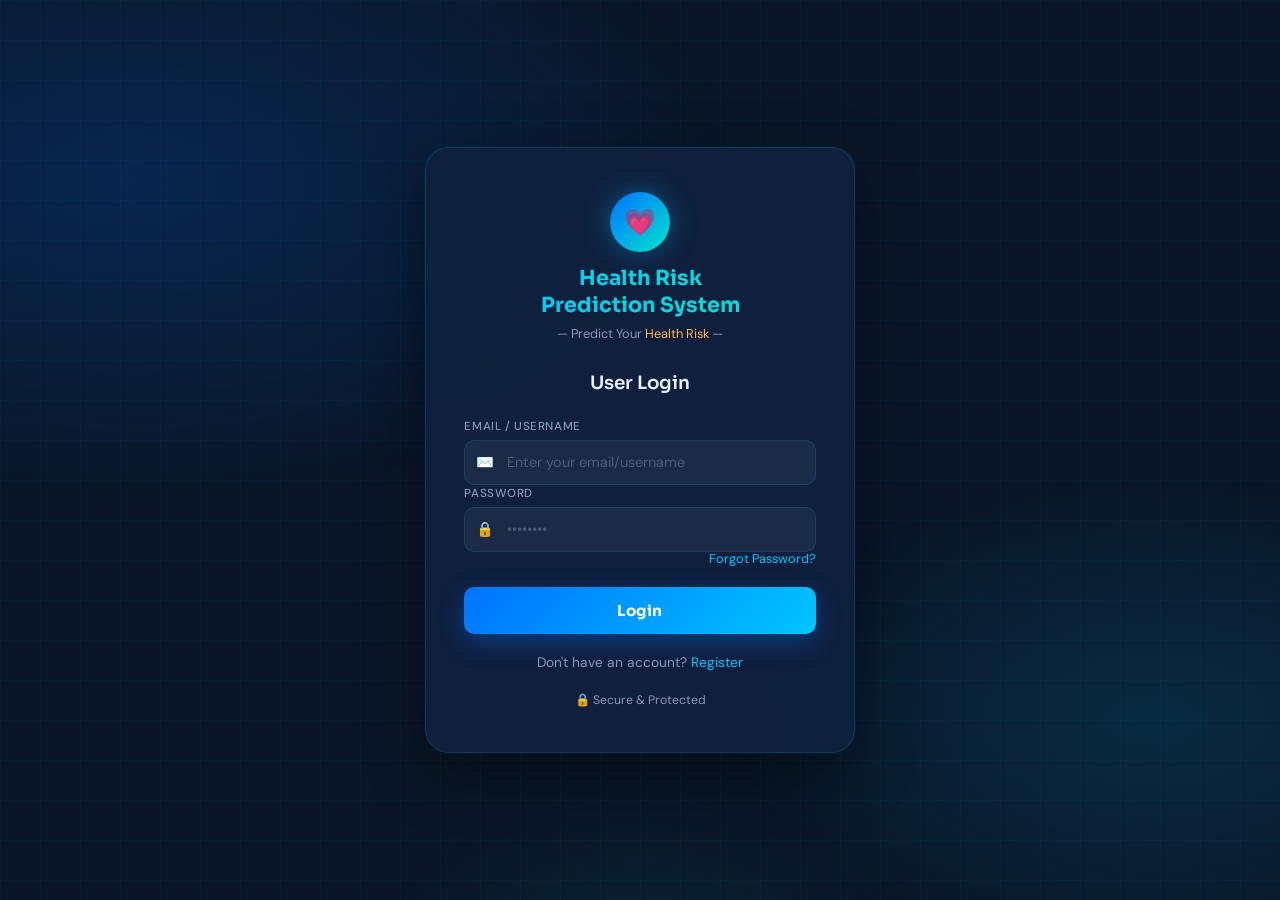
==== commit 617fb7dd: "added requirements.txt" ====
--- a/Frontend/index.html
+++ b/Frontend/index.html
@@ -503,7 +503,6 @@
         <p class="welcome">My Profile</p>
         <p class="section-sub">Your account details</p>
         <div class="profile-card">
-          <div class="profile-avatar" id="prof-avatar">JD</div>
           <div class="profile-info">
             <div class="pi-row"><span class="pi-lbl">Full Name</span><span class="pi-val" id="prof-name">—</span></div>
             <div class="pi-row"><span class="pi-lbl">Email</span><span class="pi-val" id="prof-email">—</span></div>
@@ -522,21 +521,76 @@
 
 <!-- FORGOT PASSWORD PAGE -->
 <div id="forgot-page" class="page">
-  <div class="form-card">
-    <h2>Forgot Password</h2>
-
-    <input type="email" id="fp-email" placeholder="Enter your email" /><br>
-    <input type="password" id="fp-newpass" placeholder="New password" /><br>
-    <input type="password" id="fp-confirmpass" placeholder="Confirm password" /><br>
-
-    <button onclick="resetPassword()">Reset Password</button><br>
-
-    <p onclick="goToLogin()" style="cursor:pointer;">
-    Back to Login
-</p>
+  <div class="form-card" style="
+      max-width: 400px;
+      margin: auto;
+      padding: 25px;
+      border-radius: 12px;
+      background: #ffffff;
+      box-shadow: 0 8px 25px rgba(0,0,0,0.15);
+      text-align: center;
+      font-family: Arial, sans-serif;
+  ">
+    
+    <h2 style="margin-bottom: 20px; color: #333;">Forgot Password</h2>
+
+    <input type="email" id="fp-email" placeholder="Enter your email"
+      style="
+        width: 100%;
+        padding: 10px;
+        margin-bottom: 12px;
+        border: 1px solid #ccc;
+        border-radius: 8px;
+        outline: none;
+    "/>
+
+    <input type="password" id="fp-newpass" placeholder="New password"
+      style="
+        width: 100%;
+        padding: 10px;
+        margin-bottom: 12px;
+        border: 1px solid #ccc;
+        border-radius: 8px;
+        outline: none;
+    "/>
+
+    <input type="password" id="fp-confirmpass" placeholder="Confirm password"
+      style="
+        width: 100%;
+        padding: 10px;
+        margin-bottom: 15px;
+        border: 1px solid #ccc;
+        border-radius: 8px;
+        outline: none;
+    "/>
+
+    <button onclick="resetPassword()"
+      style="
+        width: 100%;
+        padding: 10px;
+        background: #0c3a5e;
+        color: white;
+        border: none;
+        border-radius: 8px;
+        cursor: pointer;
+        font-size: 16px;
+    ">
+      Reset Password
+    </button>
+
+    <p onclick="goToLogin()"
+      style="
+        cursor: pointer;
+        color: black;
+        margin-top: 15px;
+        font-size: 14px;
+        text-decoration: underline;
+    ">
+      Back to Login
+    </p>
+
   </div>
 </div>
-
 <!-- ═══════════════════════════
      RESULTS PAGE
 ═══════════════════════════ -->
--- a/Frontend/styles.css
+++ b/Frontend/styles.css
@@ -721,94 +721,5 @@
   padding: 15px;
   border-radius: 12px;
   margin-bottom: 10px;
-  color: rgb(36, 35, 80);
-}
-
-/* ===== Forgot Password Page Styling ===== */
-
-#forgot-page {
-  display: flex;
-  justify-content: center;
-  align-items: center;
-  min-height: 100vh;
-}
-
-/* Card */
-#forgot-page .form-card {
-  background: #ffffff;
-  padding: 2rem;
-  border-radius: 16px;
-  width: 100%;
-  max-width: 380px;
-  box-shadow: 0 10px 30px rgba(0,0,0,0.1);
-  text-align: center;
-  animation: fadeIn 0.4s ease;
-}
-
-/* Heading */
-#forgot-page h2 {
-  margin-bottom: 1.5rem;
-  font-weight: 600;
-  color: #202124; /* Google dark text */
-}
-
-/* Inputs */
-#forgot-page input {
-  width: 100%;
-  padding: 12px;
-  margin: 8px 0;
-  border: 1px solid #dadce0;
-  border-radius: 8px;
-  outline: none;
-  font-size: 14px;
-  transition: 0.2s;
-}
-
-#forgot-page input:focus {
-  border-color: #1a73e8; /* Google blue */
-  box-shadow: 0 0 0 2px rgba(26,115,232,0.2);
-}
-
-/* Button */
-#forgot-page button {
-  width: 100%;
-  padding: 12px;
-  margin-top: 12px;
-  border: none;
-  border-radius: 8px;
-  background: #1a73e8;
-  color:white;
-  font-size: 15px;
-  font-weight: 500;
-  cursor: pointer;
-  transition: 0.2s;
-}
-
-#forgot-page button:hover {
-  background: #1669c1;
-}
-
-/* Back to login link */
-#forgot-page p {
-  margin-top: 1rem;
-  color: #000; 
-  font-size: 15px;
-
-}
-
-#forgot-page p:hover {
-  text-decoration: none;
-  color: #333;
-}
-
-/* Animation */
-@keyframes fadeIn {
-  from {
-    opacity: 0;
-    transform: translateY(10px);
-  }
-  to {
-    opacity: 1;
-    transform: translateY(0);
-  }
+  color: white;
 }
